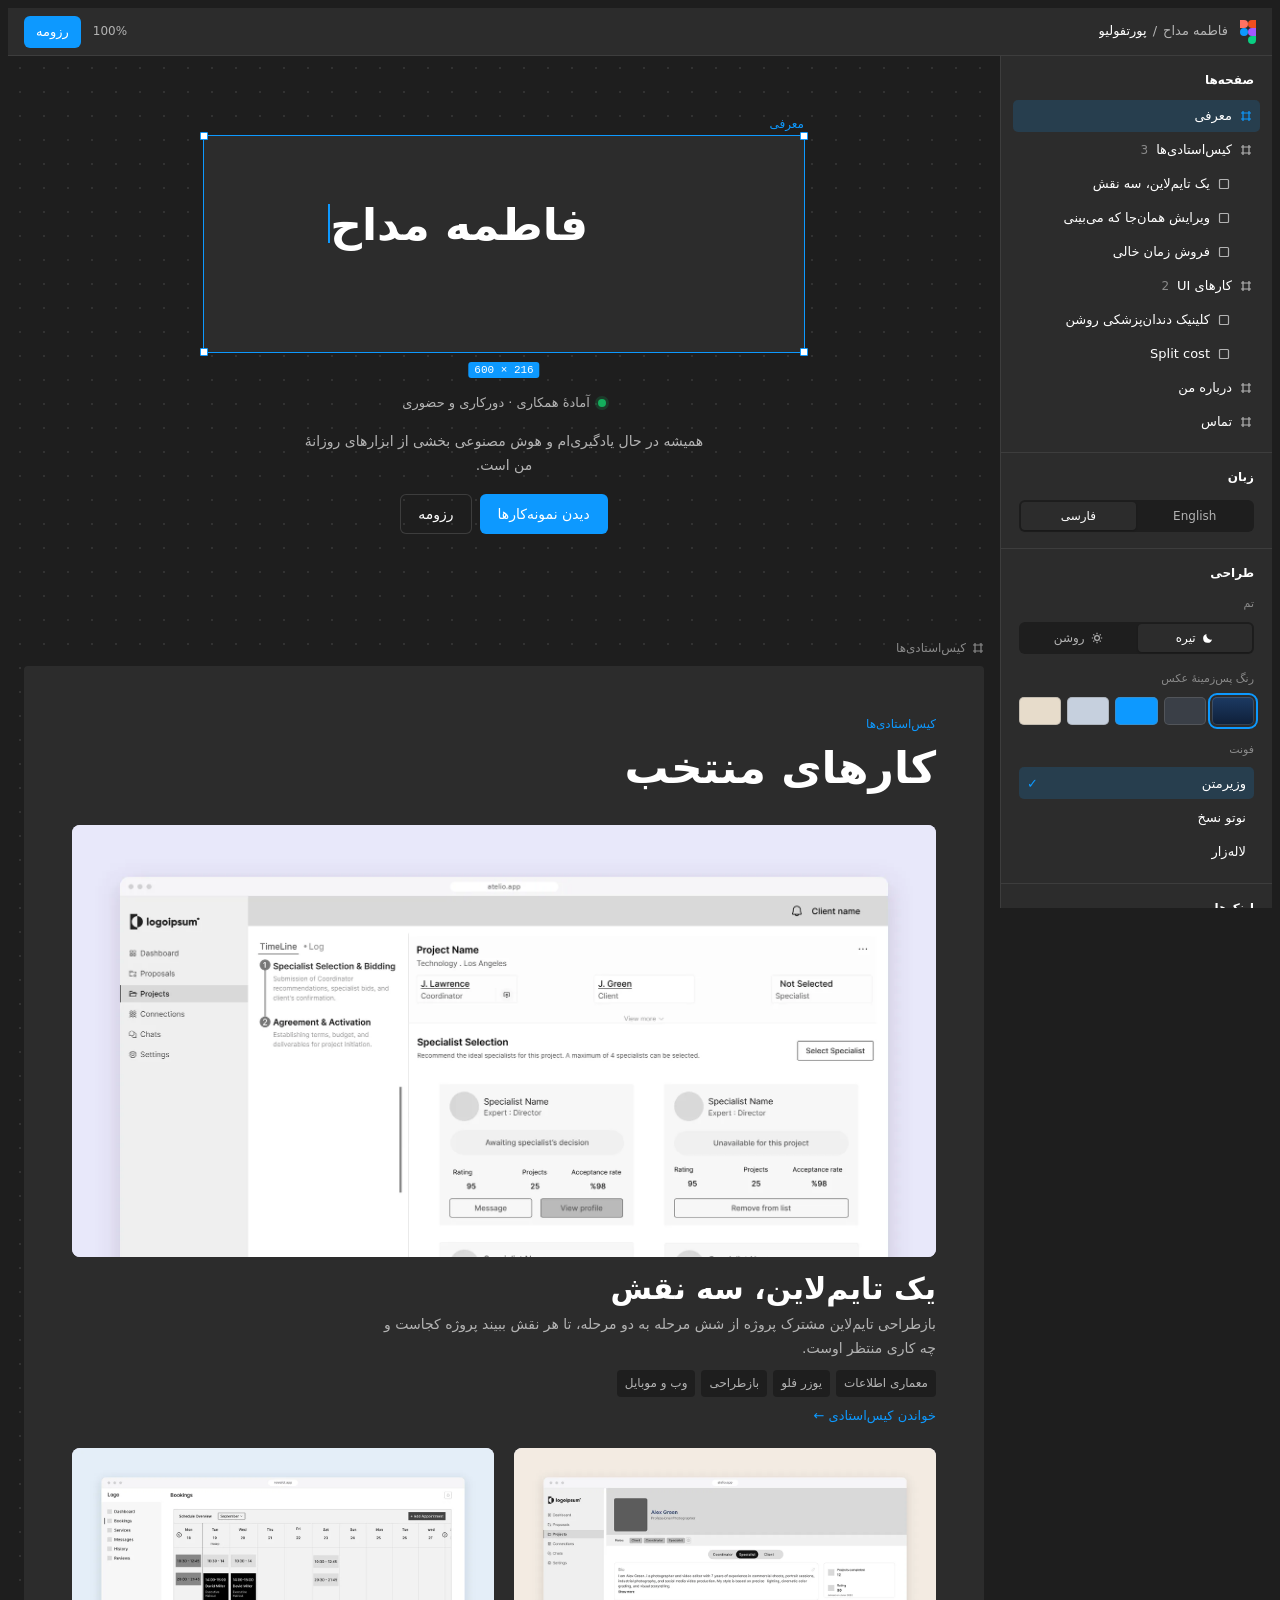
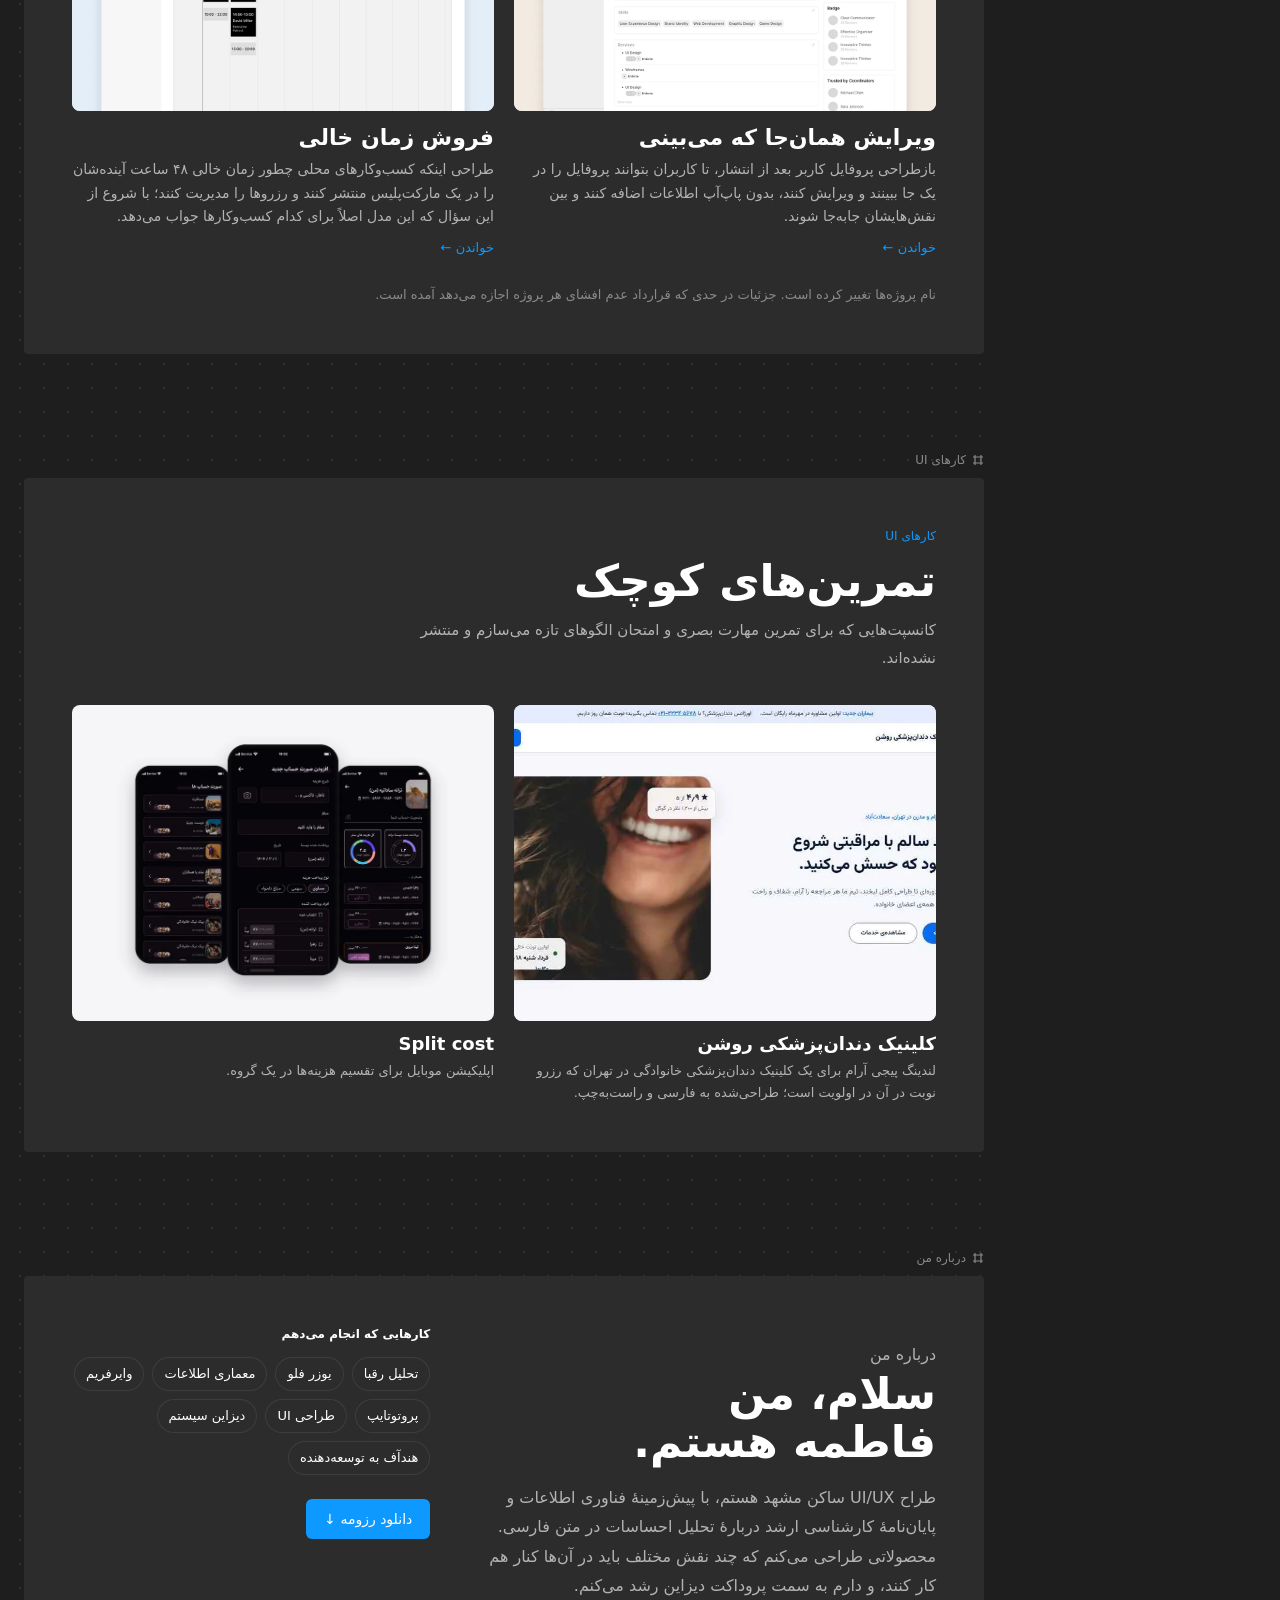
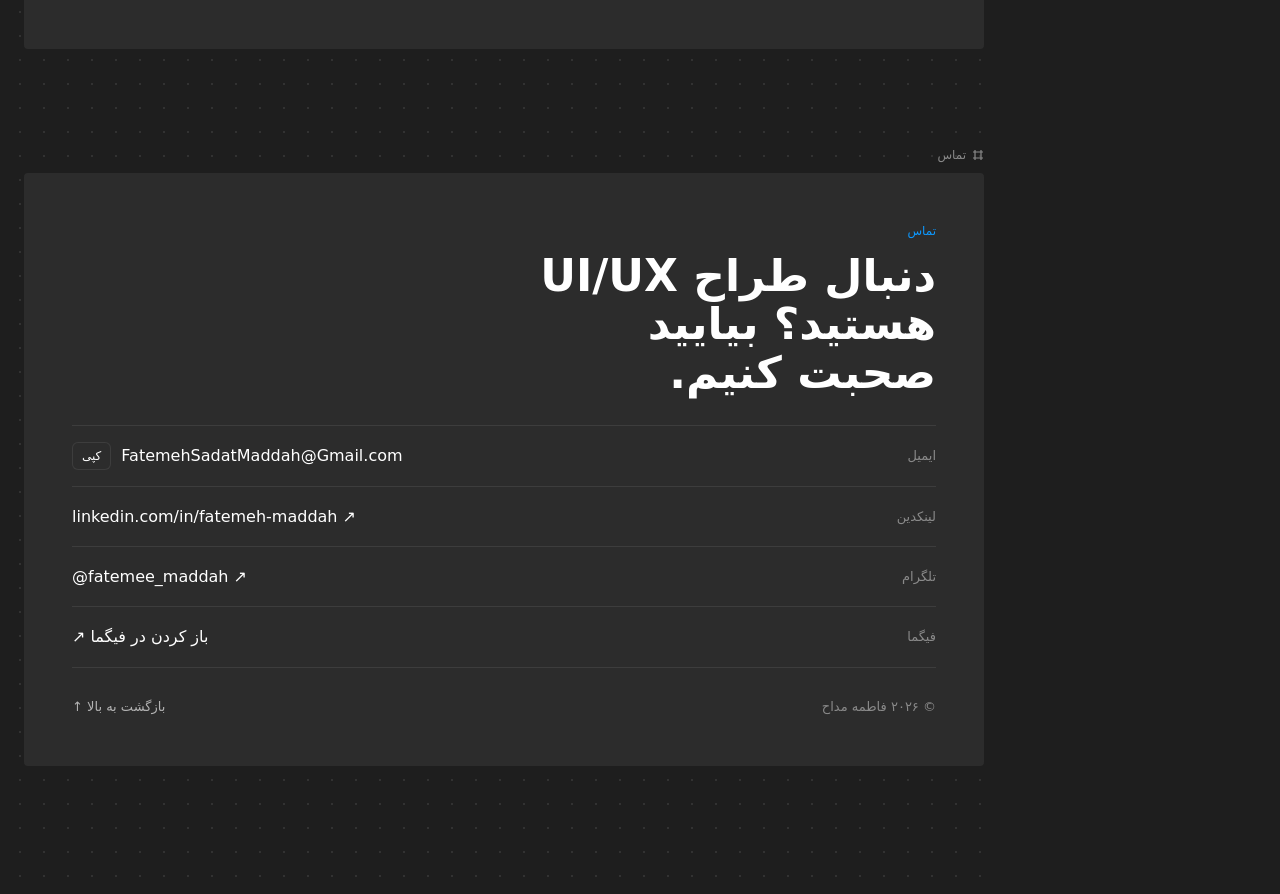
==== fa/index.html @ 2fa6c1aa "Add files via upload" ====
<!doctype html>
<html lang="fa" dir="rtl">
<head>
<meta charset="utf-8">
<meta name="viewport" content="width=device-width, initial-scale=1, viewport-fit=cover">
<meta http-equiv="Content-Security-Policy" content="default-src 'self'; script-src 'self' 'unsafe-inline'; style-src 'self' 'unsafe-inline' https://fonts.googleapis.com; font-src https://fonts.gstatic.com; img-src 'self' data:; frame-src 'self'; connect-src 'self'; object-src 'none'; base-uri 'self'; form-action 'none'; upgrade-insecure-requests">
<meta name="referrer" content="strict-origin-when-cross-origin">
<meta name="theme-color" content="#2C2C2C">
<link rel="canonical" href="https://fatemeh-maddah.github.io/fa/">
<link rel="alternate" hreflang="en" href="https://fatemeh-maddah.github.io/">
<link rel="alternate" hreflang="fa" href="https://fatemeh-maddah.github.io/fa/">
<link rel="alternate" hreflang="x-default" href="https://fatemeh-maddah.github.io/">
<title>فاطمه مداح | طراح UI/UX</title>
<meta name="description" content="طراح UI/UX. کیس‌استادی‌ها و نمونه‌کارهای UI فاطمه مداح.">
<link rel="preconnect" href="https://fonts.googleapis.com">
<link rel="preconnect" href="https://fonts.gstatic.com" crossorigin>
<link rel="stylesheet" href="https://fonts.googleapis.com/css2?family=Inter:wght@400;500;600&family=Inter+Tight:wght@600;700&family=JetBrains+Mono:wght@500&display=swap">
<style>
/* Layout: Figma editor shell. Sticky top bar, the page scrolls as a dotted canvas of labelled frames,
   every section listed in a right-hand Layers panel (docked on desktop, a drawer on tablet and phone). */
:root{
  --canvas:#1E1E1E; --panel:#2C2C2C; --panel-2:#383838; --line:#3D3D3D;
  --fg:#FFFFFF; --muted:#B3B3B3; --faint:#8A8A8A;
  --blue:#0D99FF; --blue-hover:#0B87E0; --blue-soft:rgba(13,153,255,.16);
  --ui:"Inter",system-ui,-apple-system,"Segoe UI",sans-serif;
  --display:"Inter Tight","Inter",system-ui,sans-serif;
  --mono:"JetBrains Mono",ui-monospace,Menlo,monospace;
  --top:48px; --side:272px;
  --dots:#323232; --toast-bg:#FFFFFF; --toast-fg:#1E1E1E;
  --dw:600; --dw-name:700; --dls:-.025em; --photo-bg:linear-gradient(180deg,#1C3A63,#0E1F38);
  color-scheme:dark;
}
/* light theme, chosen in the Design panel (own attribute so the host's theme never overrides it) */
:root[data-skin="light"]{
  --canvas:#F5F5F5; --panel:#FFFFFF; --panel-2:#EFEFEF; --line:#E3E3E3;
  --fg:#1E1E1E; --muted:#5C5C5C; --faint:#8C8C8C; --blue-soft:rgba(13,153,255,.12);
  --dots:#D6D6D6; --toast-bg:#1E1E1E; --toast-fg:#FFFFFF;
  color-scheme:light;
}
/* heading fonts */
:root[data-font="serif"]{--display:"Instrument Serif",Georgia,"Times New Roman",serif;--dw:400;--dw-name:400;--dls:-.01em}
:root[data-font="syne"]{--display:"Syne","Inter",system-ui,sans-serif;--dw:700;--dw-name:800;--dls:-.02em}
*{box-sizing:border-box}
html{scroll-behavior:smooth;scroll-padding-top:calc(var(--top) + 24px)}
body{background:var(--canvas);color:var(--fg);font-family:var(--ui);font-size:14px;line-height:1.5;-webkit-font-smoothing:antialiased}
body::before{content:"";position:fixed;inset:0 0 auto;height:env(safe-area-inset-top,0px);background:var(--panel);z-index:30}
a{color:inherit}
:focus-visible{outline:2px solid var(--blue);outline-offset:2px}
.sr{position:absolute;width:1px;height:1px;overflow:hidden;clip:rect(0 0 0 0)}

/* ---------- top bar ---------- */
.top{position:sticky;top:env(safe-area-inset-top,0px);z-index:20;height:var(--top);display:flex;align-items:center;gap:12px;
  background:var(--panel);border-bottom:1px solid var(--line);
  padding-left:max(16px,env(safe-area-inset-left,0px));padding-right:max(16px,env(safe-area-inset-right,0px))}
.logo{width:16px;height:24px;display:grid;grid-template-columns:1fr 1fr;grid-template-rows:repeat(3,1fr);flex:none}
.logo i{display:block}
.logo i:nth-child(1){background:#F24E1E;border-radius:8px 0 0 8px}.logo i:nth-child(2){background:#FF7262;border-radius:0 8px 8px 0}
.logo i:nth-child(3){background:#A259FF;border-radius:8px 0 0 8px}.logo i:nth-child(4){background:var(--blue);border-radius:50%}
.logo i:nth-child(5){background:#0ACF83;border-radius:8px 0 8px 8px}
.crumb{display:flex;gap:6px;min-width:0;white-space:nowrap;overflow:hidden;text-overflow:ellipsis;font-size:13px}
.crumb span{color:var(--muted)} .crumb b{font-weight:500}
.top .grow{flex:1}
.zoom{color:var(--muted);font-size:12px;font-variant-numeric:tabular-nums}
.btn{font:500 13px var(--ui);border:0;border-radius:6px;height:32px;padding:0 12px;display:inline-flex;align-items:center;justify-content:center;gap:6px;
  cursor:pointer;text-decoration:none;white-space:nowrap;color:var(--fg);background:transparent}
.btn-blue{background:var(--blue);color:#fff}.btn-blue:hover{background:var(--blue-hover)}
.btn-line{box-shadow:inset 0 0 0 1px var(--line)}.btn-line:hover{background:var(--panel-2)}
.layers-btn{display:none}

/* ---------- shell ---------- */
.shell{display:grid;grid-template-columns:minmax(0,1fr) var(--side)}
.canvas{min-width:0;background-image:radial-gradient(circle,var(--dots) 1px,transparent 1.3px);background-size:24px 24px;
  padding-block:56px 120px;padding-left:max(16px,env(safe-area-inset-left,0px));padding-right:max(16px,env(safe-area-inset-right,0px))}
.board{max-width:1040px;margin:0 auto;display:flex;flex-direction:column;gap:96px}

/* frame = a section on the canvas, labelled like a Figma frame */
.frm{position:relative;scroll-margin-top:calc(var(--top) + 32px)}
.frm-label{display:flex;align-items:center;gap:6px;font-size:12px;color:var(--faint);margin:0 0 8px;transition:color .15s}
.frm-label svg{flex:none}
.frm-body{background:var(--panel);border-radius:4px;outline:1px solid transparent;transition:outline-color .15s;padding:clamp(20px,4vw,48px)}
.frm:hover .frm-body,.frm.is-current .frm-body{outline-color:var(--blue)}
.frm:hover .frm-label,.frm.is-current .frm-label{color:var(--blue)}
.eyebrow{font-size:12px;font-weight:500;color:var(--blue);margin:0 0 10px;letter-spacing:.02em}
.h2{font:var(--dw) clamp(28px,3.6vw,44px)/1.1 var(--display);letter-spacing:var(--dls);margin:0;text-wrap:balance}
.lead{color:var(--muted);font-size:15px;max-width:60ch;margin:12px 0 0}

/* ---------- intro (animated frame) ---------- */
.intro{display:flex;flex-direction:column;align-items:center;gap:40px;padding-block:24px 8px}
.stage{position:relative;max-width:100%}
.flabel{position:absolute;left:0;top:-22px;font-size:12px;color:var(--blue);font-weight:500;white-space:nowrap}
.frame{position:relative;width:var(--w,600px);height:var(--h,210px);max-width:100%;outline:1px solid var(--blue);background:var(--panel);border-radius:2px;
  transition:width .9s cubic-bezier(.65,0,.25,1),height .9s cubic-bezier(.65,0,.25,1)}
.clip{position:absolute;inset:0;overflow:hidden}
.content{position:absolute;left:0;top:0;display:flex;gap:28px;align-items:center;padding:28px}
.photo{width:160px;height:160px;flex:none;border-radius:18px;overflow:hidden;position:relative;
  background:var(--photo-bg);transition:opacity .5s,transform .6s cubic-bezier(.2,.8,.2,1),background .3s}
.photo img{position:absolute;inset:0;width:100%;height:100%;object-fit:cover;object-position:50% 14%}
.txt{min-width:0}
.hi{font-size:13px;color:var(--muted);margin:0 0 6px;transition:opacity .4s}
.name{font:var(--dw-name) 44px/1.05 var(--display);letter-spacing:var(--dls);margin:0;white-space:nowrap;min-height:1.05em}
.caret{display:inline-block;width:2px;height:.9em;background:var(--blue);margin-left:3px;vertical-align:-.08em;animation:blink 1s steps(1) infinite}
.role{margin:12px 0 0;font-size:16px;color:var(--fg);transition:opacity .5s .1s,transform .5s .1s}
.role span{color:var(--muted)}
.handle{position:absolute;width:8px;height:8px;background:#fff;border:1px solid var(--blue);border-radius:1px;z-index:2}
.h-tl{left:-4px;top:-4px}.h-tr{right:-4px;top:-4px}.h-bl{left:-4px;bottom:-4px}.h-br{right:-4px;bottom:-4px}
.size{position:absolute;left:50%;bottom:-26px;transform:translateX(-50%);background:var(--blue);color:#fff;font:500 11px var(--mono);
  padding:2px 6px;border-radius:3px;white-space:nowrap;font-variant-numeric:tabular-nums}
.cursor{position:absolute;left:0;top:0;pointer-events:none;z-index:5;transition:opacity .3s}
.cursor svg{display:block}
.cursor span{position:absolute;left:14px;top:16px;background:#A259FF;color:#fff;font:500 11px var(--ui);padding:2px 6px;border-radius:0 6px 6px 6px;white-space:nowrap}
.is-hidden{opacity:0}.photo.is-hidden{transform:scale(.88)}.role.is-hidden{transform:translateY(6px)}
.intro-meta{display:flex;flex-direction:column;align-items:center;gap:16px;text-align:center}
.status{display:inline-flex;align-items:center;gap:8px;font-size:13px;color:var(--muted)}
.status i{width:8px;height:8px;border-radius:50%;background:#14AE5C;box-shadow:0 0 0 3px rgba(20,174,92,.2)}
.intro-meta p{margin:0;color:var(--muted);max-width:46ch}
.ctas{display:flex;gap:8px;flex-wrap:wrap;justify-content:center}
.ctas .btn{height:40px;padding:0 18px;font-size:14px}

/* ---------- case studies ---------- */
.cs-grid{display:grid;grid-template-columns:repeat(2,minmax(0,1fr));gap:20px;margin-top:32px}
.card{display:flex;flex-direction:column;gap:14px;text-decoration:none;color:var(--fg);border-radius:10px;padding:10px;margin:-10px;transition:background .15s}
.card:hover{background:var(--panel-2)}
.card.wide{grid-column:1/-1}
.cover{position:relative;aspect-ratio:16/10;border-radius:8px;overflow:hidden;background:#E9E7FB;max-width:100%}
.card.wide .cover{aspect-ratio:16/8}
.cover img{width:100%;height:100%;object-fit:cover;object-position:50% 0;display:block;transition:transform .5s cubic-bezier(.2,.8,.2,1)}
.card:hover .cover img{transform:scale(1.02)}
.card h3{font:var(--dw) 22px/1.2 var(--display);letter-spacing:var(--dls);margin:0}
.card.wide h3{font-size:clamp(24px,2.6vw,30px)}
.card p{margin:6px 0 0;color:var(--muted);max-width:62ch}
.tags{display:flex;flex-wrap:wrap;gap:6px;margin-top:10px}
.tag{font-size:12px;color:var(--muted);background:var(--canvas);border-radius:4px;padding:3px 8px}
.go{font-size:13px;font-weight:500;color:var(--blue);margin-top:8px;display:inline-block}
.nda{font-size:13px;color:var(--faint);margin:24px 0 0}

/* ---------- UI work ---------- */
.ui-grid{display:grid;grid-template-columns:repeat(2,minmax(0,1fr));gap:20px;margin-top:32px}
.ui-card{all:unset;box-sizing:border-box;cursor:pointer;display:flex;flex-direction:column;gap:12px;border-radius:10px;padding:10px;margin:-10px;transition:background .15s}
.ui-card:hover{background:var(--panel-2)}
.ui-card:focus-visible{outline:2px solid var(--blue);outline-offset:2px}
.ui-card .cover{aspect-ratio:4/3}
.ui-card h3{font:var(--dw) 18px/1.25 var(--display);margin:0}
.ui-card p{margin:4px 0 0;color:var(--muted);font-size:13px}

/* ---------- about ---------- */
.about{display:grid;grid-template-columns:minmax(0,1.3fr) minmax(0,1fr);gap:40px;align-items:start}
.about p{color:var(--muted);font-size:16px;line-height:1.6;max-width:58ch;margin:16px 0 0}
.skills h3{font-size:12px;font-weight:600;margin:0 0 12px;color:var(--fg)}
.chips{display:flex;flex-wrap:wrap;gap:8px}
.chip{font-size:13px;border-radius:999px;padding:6px 12px;box-shadow:inset 0 0 0 1px var(--line);color:var(--fg)}
.skills .btn{margin-top:24px;height:40px;padding:0 18px;font-size:14px}

/* ---------- contact ---------- */
.contact .h2{max-width:16ch}
.rows{margin-top:28px;display:flex;flex-direction:column;border-top:1px solid var(--line)}
.crow{display:flex;justify-content:space-between;align-items:center;gap:16px;flex-wrap:wrap;padding:16px 0;border-bottom:1px solid var(--line)}
.crow dt{font-size:13px;color:var(--faint)}
.crow dd{margin:0;display:flex;align-items:center;gap:10px;min-width:0;font-size:16px}
.crow dd a{text-decoration:none;overflow-wrap:anywhere}.crow dd a:hover{color:var(--blue)}
.copy{font:500 12px var(--ui);height:28px;padding:0 10px}
.foot{display:flex;justify-content:space-between;gap:16px;flex-wrap:wrap;margin-top:28px;font-size:13px;color:var(--faint)}
.foot a{color:var(--muted);text-decoration:none}.foot a:hover{color:var(--blue)}

/* ---------- right panel ---------- */
.side{position:sticky;top:calc(var(--top) + env(safe-area-inset-top,0px));height:calc(100vh - var(--top) - env(safe-area-inset-top,0px));
  background:var(--panel);border-left:1px solid var(--line);overflow:auto;display:flex;flex-direction:column}
.side-head{display:none}
.sec{padding:14px 12px;border-bottom:1px solid var(--line);display:flex;flex-direction:column;gap:2px}
.sec h2{font-size:12px;font-weight:600;margin:0 6px 8px}
.row{display:flex;align-items:center;gap:8px;min-height:32px;padding:0 8px;border-radius:5px;color:var(--fg);text-decoration:none;font-size:13px}
.row:hover{background:var(--panel-2)}
.row.active{background:var(--blue-soft)}
.row svg{flex:none;color:var(--muted)}.row.active svg{color:var(--blue)}
.row .meta{margin-left:auto;color:var(--faint);font-size:12px}
.row.child{padding-left:30px}
.links{gap:8px}
.links .btn{width:100%;height:36px}
.btn[aria-disabled="true"]{opacity:.55;cursor:default}
.side .note{font-size:12px;color:var(--faint);margin:2px 6px 0}


.toast{position:fixed;left:50%;top:calc(var(--top) + 12px + env(safe-area-inset-top,0px));transform:translateX(-50%);background:var(--toast-bg);color:var(--toast-fg);
  font-size:13px;padding:8px 12px;border-radius:6px;box-shadow:0 6px 20px rgba(0,0,0,.4);z-index:40;max-width:calc(100vw - 32px)}
.scrim{display:none}
/* ---------- design panel ---------- */
.prop{display:flex;flex-direction:column;gap:8px;margin:2px 6px 12px}
.prop:last-child{margin-bottom:2px}
.prop-label{font-size:11px;color:var(--faint)}
.seg{display:grid;grid-template-columns:1fr 1fr;background:var(--canvas);border-radius:6px;padding:2px;gap:2px}
.seg button{font:500 12px var(--ui);color:var(--muted);background:transparent;border:0;border-radius:4px;height:28px;cursor:pointer;display:flex;align-items:center;justify-content:center;gap:6px}
.seg button[aria-pressed="true"]{background:var(--panel);color:var(--fg);box-shadow:0 1px 2px rgba(0,0,0,.2)}
.fills{display:grid;grid-template-columns:repeat(5,1fr);gap:6px}
.fill{height:28px;border-radius:5px;border:0;cursor:pointer;box-shadow:inset 0 0 0 1px rgba(127,127,127,.35)}
.fill[aria-pressed="true"]{outline:2px solid var(--blue);outline-offset:2px}
.fonts{display:flex;flex-direction:column;gap:2px}
.font-opt{display:flex;align-items:center;justify-content:space-between;gap:8px;height:32px;padding:0 8px;border:0;border-radius:5px;background:transparent;color:var(--fg);font:400 13px var(--ui);cursor:pointer;text-align:left}
.font-opt:hover{background:var(--panel-2)}
.font-opt[aria-pressed="true"]{background:var(--blue-soft)}
.font-opt .chk{color:var(--blue);visibility:hidden}
.font-opt[aria-pressed="true"] .chk{visibility:visible}
@keyframes blink{50%{opacity:0}}

/* ---------- tablet: panel becomes a right drawer ---------- */
@media (max-width:1100px){
  .shell{grid-template-columns:minmax(0,1fr)}
  .layers-btn{display:inline-flex}
  .side{position:fixed;top:0;right:0;bottom:0;height:auto;width:min(320px,88vw);z-index:35;transform:translateX(100%);transition:transform .25s ease;
    padding-top:env(safe-area-inset-top,0px);padding-bottom:env(safe-area-inset-bottom,0px);padding-right:env(safe-area-inset-right,0px);box-shadow:-12px 0 40px rgba(0,0,0,.4)}
  .side-head{display:flex;justify-content:space-between;align-items:center;padding:10px 12px 10px 18px;border-bottom:1px solid var(--line);font-weight:600}
  body.panel-open .side{transform:none}
  body.panel-open .scrim{display:block;position:fixed;inset:0;background:rgba(0,0,0,.45);z-index:34}
}
/* ---------- phone: drawer slides up from the bottom ---------- */
@media (max-width:720px){
  .zoom,.top .resume-top{display:none}
  .board{gap:72px}
  .canvas{padding-block:40px 80px}
  .side{top:auto;left:0;right:0;width:auto;max-height:82vh;border-left:0;border-top:1px solid var(--line);border-radius:14px 14px 0 0;
    transform:translateY(100%);padding-left:env(safe-area-inset-left,0px)}
  .content{flex-direction:column;align-items:flex-start;gap:16px;padding:22px}
  .photo{width:112px;height:112px;border-radius:14px}
  .name{font-size:32px}
  .role{font-size:15px}
  .cs-grid,.ui-grid{grid-template-columns:minmax(0,1fr)}
  .card.wide .cover{aspect-ratio:16/10}
  .about{grid-template-columns:minmax(0,1fr);gap:28px}
}
@media (max-width:720px){
  .foot a{display:inline-flex;align-items:center;min-height:44px}
  .row{min-height:44px}
  .seg button{height:40px}
  .copy{height:36px}
}
@media (prefers-reduced-motion:reduce){
  html{scroll-behavior:auto}
  .frame,.photo,.role,.hi,.side,.cover img{transition:none}
  .caret{animation:none}
}
</style>
<style>.seg a{font:500 12px var(--ui);color:var(--muted);text-decoration:none;border-radius:4px;height:28px;display:flex;align-items:center;justify-content:center}.seg a[aria-current="page"]{background:var(--panel);color:var(--fg);box-shadow:0 1px 2px rgba(0,0,0,.2)}.seg a:hover{color:var(--fg)}@media (max-width:720px){.seg a{height:40px}}</style>
<link rel="stylesheet" href="https://fonts.googleapis.com/css2?family=Vazirmatn:wght@400;500;600;700;800&display=swap">
<link rel="stylesheet" href="../assets/fa.css">
</head>
<body>
<header class="top">
  <div class="logo" aria-hidden="true"><i></i><i></i><i></i><i></i><i></i></div>
  <div class="crumb"><span>فاطمه مداح</span><span>/</span><b>پورتفولیو</b></div>
  <div class="grow"></div>
  <span class="zoom">100%</span>
  <a class="btn btn-blue resume-top" href="../Fatemeh-Maddah-Resume.pdf" target="_blank" rel="noopener">رزومه</a>
  <button class="btn btn-line layers-btn" type="button" id="openPanel" aria-controls="panel" aria-expanded="false">
    <svg width="14" height="14" viewBox="0 0 14 14" fill="none" stroke="currentColor" stroke-width="1.3"><path d="M7 1.5L1.5 4.5 7 7.5l5.5-3z"/><path d="M1.5 7.5L7 10.5l5.5-3"/></svg>لایه‌ها</button>
</header>

<div class="shell">
  <main class="canvas" id="top">
    <div class="board">

      <!-- Intro -->
      <section class="frm intro" id="intro" aria-label="معرفی">
        <div class="stage" id="stage">
          <div class="flabel">معرفی</div>
          <div class="frame" id="frame">
            <div class="clip">
              <div class="content" id="content">
                <div class="photo" id="photo"><img src="../assets/photo/fatemeh.webp" alt="عکس فاطمه مداح" width="480" height="480"></div>
                <div class="txt">
                  <p class="hi" id="hi">سلام، من</p>
                  <h1 class="name"><span class="sr">فاطمه مداح</span><span id="typed" aria-hidden="true">فاطمه مداح</span><span class="caret" aria-hidden="true"></span></h1>
                  <p class="role" id="role">طراح UI/UX هستم. <span>محصولاتی روشن و کاربردی طراحی می‌کنم.</span></p>
                </div>
              </div>
            </div>
            <i class="handle h-tl"></i><i class="handle h-tr"></i><i class="handle h-bl"></i><i class="handle h-br"></i>
            <div class="size" id="size" aria-hidden="true">600 × 210</div>
          </div>
          <div class="cursor is-hidden" id="cursor" aria-hidden="true">
            <svg width="16" height="20" viewBox="0 0 16 20"><path d="M1 1l13 10.5-6 .7-3.3 6.3z" fill="#A259FF" stroke="#fff" stroke-width="1.2" stroke-linejoin="round"/></svg>
            <span>فاطمه</span>
          </div>
        </div>
        <div class="intro-meta">
          <span class="status"><i></i>آمادهٔ همکاری · دورکاری و حضوری</span>
          <p>همیشه در حال یادگیری‌ام و هوش مصنوعی بخشی از ابزارهای روزانهٔ من است.</p>
          <div class="ctas">
            <a class="btn btn-blue" href="#work">دیدن نمونه‌کارها</a>
            <a class="btn btn-line" href="../Fatemeh-Maddah-Resume.pdf" target="_blank" rel="noopener">رزومه</a>
          </div>
        </div>
      </section>

      <!-- Case studies -->
      <section class="frm" id="work" aria-labelledby="work-h">
        <div class="frm-label"><svg width="12" height="12" viewBox="0 0 12 12" fill="none" stroke="currentColor" stroke-width="1.2"><path d="M3 1v10M9 1v10M1 3h10M1 9h10"/></svg>کیس‌استادی‌ها</div>
        <div class="frm-body">
          <p class="eyebrow">کیس‌استادی‌ها</p>
          <h2 class="h2" id="work-h">کارهای منتخب</h2>
          <div class="cs-grid">
            <a class="card wide" id="cs-1" href="one-timeline-three-roles.html" data-page>
              <div class="cover"><img width="1800" height="1317" src="../assets/cs/cs1-01-cover.webp" alt="یک تایم‌لاین، سه نقش: صفحهٔ تایم‌لاین پروژه" loading="lazy"></div>
              <div>
                <h3>یک تایم‌لاین، سه نقش</h3>
                <p>بازطراحی تایم‌لاین مشترک پروژه از شش مرحله به دو مرحله، تا هر نقش ببیند پروژه کجاست و چه کاری منتظر اوست.</p>
                <div class="tags"><span class="tag">معماری اطلاعات</span><span class="tag">یوزر فلو</span><span class="tag">بازطراحی</span><span class="tag">وب و موبایل</span></div>
                <span class="go">خواندن کیس‌استادی ←</span>
              </div>
            </a>
            <a class="card" id="cs-2" href="editing-where-you-see-it.html" data-page>
              <div class="cover"><img width="1200" height="838" src="../assets/cs/cs3-01-cover.webp" alt="ویرایش همان‌جا که می‌بینی: صفحهٔ پروفایل بازطراحی‌شده" loading="lazy"></div>
              <div>
                <h3>ویرایش همان‌جا که می‌بینی</h3>
                <p>بازطراحی پروفایل کاربر بعد از انتشار، تا کاربران بتوانند پروفایل را در یک جا ببینند و ویرایش کنند، بدون پاپ‌آپ اطلاعات اضافه کنند و بین نقش‌هایشان جابه‌جا شوند.</p>
                <span class="go">خواندن ←</span>
              </div>
            </a>
            <a class="card" id="cs-3" href="selling-empty-time.html" data-page>
              <div class="cover"><img width="1200" height="932" src="../assets/cs/cs4-01-cover.webp" alt="فروش زمان خالی: داشبورد کسب‌وکار" loading="lazy"></div>
              <div>
                <h3>فروش زمان خالی</h3>
                <p>طراحی اینکه کسب‌وکارهای محلی چطور زمان خالی ۴۸ ساعت آینده‌شان را در یک مارکت‌پلیس منتشر کنند و رزروها را مدیریت کنند؛ با شروع از این سؤال که این مدل اصلاً برای کدام کسب‌وکارها جواب می‌دهد.</p>
                <span class="go">خواندن ←</span>
              </div>
            </a>
          </div>
          <p class="nda">نام پروژه‌ها تغییر کرده است. جزئیات در حدی که قرارداد عدم افشای هر پروژه اجازه می‌دهد آمده است.</p>
        </div>
      </section>

      <!-- UI work -->
      <section class="frm" id="ui-work" aria-labelledby="ui-h">
        <div class="frm-label"><svg width="12" height="12" viewBox="0 0 12 12" fill="none" stroke="currentColor" stroke-width="1.2"><path d="M3 1v10M9 1v10M1 3h10M1 9h10"/></svg>کارهای UI</div>
        <div class="frm-body">
          <p class="eyebrow">کارهای UI</p>
          <h2 class="h2" id="ui-h">تمرین‌های کوچک</h2>
          <p class="lead">کانسپت‌هایی که برای تمرین مهارت بصری و امتحان الگوهای تازه می‌سازم و منتشر نشده‌اند.</p>
          <div class="ui-grid">
            <a class="ui-card" id="ui-1" href="roshan-dental.html" data-page>
              <div class="cover" style="background:#E4EEEB"><img width="900" height="535" src="../assets/ui/roshan-cover.webp" alt="کانسپت لندینگ پیج کلینیک دندان‌پزشکی روشن" loading="lazy"></div>
              <div><h3>کلینیک دندان‌پزشکی روشن</h3><p>لندینگ پیجی آرام برای یک کلینیک دندان‌پزشکی خانوادگی در تهران که رزرو نوبت در آن در اولویت است؛ طراحی‌شده به فارسی و راست‌به‌چپ.</p></div>
            </a>
            <a class="ui-card" id="ui-2" href="split-cost.html" data-page>
              <div class="cover" style="background:#F5F5F7"><img width="900" height="675" src="../assets/ui/split-cover.webp" alt="صفحه‌های اپلیکیشن Split cost" loading="lazy" style="object-position:center"></div>
              <div><h3>Split cost</h3><p>اپلیکیشن موبایل برای تقسیم هزینه‌ها در یک گروه.</p></div>
            </a>
          </div>
        </div>
      </section>

      <!-- About -->
      <section class="frm" id="about" aria-labelledby="about-h">
        <div class="frm-label"><svg width="12" height="12" viewBox="0 0 12 12" fill="none" stroke="currentColor" stroke-width="1.2"><path d="M3 1v10M9 1v10M1 3h10M1 9h10"/></svg>درباره من</div>
        <div class="frm-body about">
          <div>
            <p class="eyebrow">درباره من</p>
            <h2 class="h2" id="about-h">سلام، من فاطمه هستم.</h2>
            <p>طراح UI/UX ساکن مشهد هستم، با پیش‌زمینهٔ فناوری اطلاعات و پایان‌نامهٔ کارشناسی ارشد دربارهٔ تحلیل احساسات در متن فارسی. محصولاتی طراحی می‌کنم که چند نقش مختلف باید در آن‌ها کنار هم کار کنند، و دارم به سمت پروداکت دیزاین رشد می‌کنم.</p>
          </div>
          <div class="skills">
            <h3>کارهایی که انجام می‌دهم</h3>
            <div class="chips">
              <span class="chip">تحلیل رقبا</span><span class="chip">یوزر فلو</span><span class="chip">معماری اطلاعات</span>
              <span class="chip">وایرفریم</span><span class="chip">پروتوتایپ</span><span class="chip">طراحی UI</span>
              <span class="chip">دیزاین سیستم</span><span class="chip">هندآف به توسعه‌دهنده</span>
            </div>
            <a class="btn btn-blue" href="../Fatemeh-Maddah-Resume.pdf" target="_blank" rel="noopener">دانلود رزومه ↓</a>
          </div>
        </div>
      </section>

      <!-- Contact -->
      <section class="frm contact" id="contact" aria-labelledby="contact-h">
        <div class="frm-label"><svg width="12" height="12" viewBox="0 0 12 12" fill="none" stroke="currentColor" stroke-width="1.2"><path d="M3 1v10M9 1v10M1 3h10M1 9h10"/></svg>تماس</div>
        <div class="frm-body">
          <p class="eyebrow">تماس</p>
          <h2 class="h2" id="contact-h">دنبال طراح UI/UX هستید؟ بیایید صحبت کنیم.</h2>
          <dl class="rows">
            <div class="crow"><dt>ایمیل</dt><dd><a href="mailto:FatemehSadatMaddah@Gmail.com" id="email">FatemehSadatMaddah@Gmail.com</a><button class="btn btn-line copy" type="button" id="copyEmail">کپی</button></dd></div>
            <div class="crow"><dt>لینکدین</dt><dd><a href="https://www.linkedin.com/in/fatemeh-maddah/" target="_blank" rel="noopener">linkedin.com/in/fatemeh-maddah ↗</a></dd></div>
            <div class="crow"><dt>تلگرام</dt><dd><a href="https://t.me/fatemee_maddah" target="_blank" rel="noopener">@fatemee_maddah ↗</a></dd></div>
            <div class="crow"><dt>فیگما</dt><dd><a href="https://www.figma.com/design/IYb5JQwZ62sMDHg5AlnyRL?node-id=764-17307" target="_blank" rel="noopener">باز کردن در فیگما ↗</a></dd></div>
          </dl>
          <div class="foot"><span>© ۲۰۲۶ فاطمه مداح</span><a href="#top">بازگشت به بالا ↑</a></div>
        </div>
      </section>

    </div>
  </main>

  <aside class="side" id="panel" aria-label="لایه‌ها">
    <div class="side-head">لایه‌ها<button class="btn btn-line" type="button" id="closePanel" aria-label="بستن لایه‌ها">✕</button></div>
    <nav class="sec" aria-label="صفحه‌ها">
      <h2>صفحه‌ها</h2>
      <a class="row active" href="#intro" data-spy="intro"><svg width="12" height="12" viewBox="0 0 12 12" fill="none" stroke="currentColor" stroke-width="1.2"><path d="M3 1v10M9 1v10M1 3h10M1 9h10"/></svg>معرفی</a>
      <a class="row" href="#work" data-spy="work"><svg width="12" height="12" viewBox="0 0 12 12" fill="none" stroke="currentColor" stroke-width="1.2"><path d="M3 1v10M9 1v10M1 3h10M1 9h10"/></svg>کیس‌استادی‌ها<span class="meta">3</span></a>
      <a class="row child" href="one-timeline-three-roles.html" data-page><svg width="12" height="12" viewBox="0 0 12 12" fill="none" stroke="currentColor" stroke-width="1.2"><rect x="1.5" y="1.5" width="9" height="9" rx="1"/></svg>یک تایم‌لاین، سه نقش</a>
      <a class="row child" href="editing-where-you-see-it.html" data-page><svg width="12" height="12" viewBox="0 0 12 12" fill="none" stroke="currentColor" stroke-width="1.2"><rect x="1.5" y="1.5" width="9" height="9" rx="1"/></svg>ویرایش همان‌جا که می‌بینی</a>
      <a class="row child" href="selling-empty-time.html" data-page><svg width="12" height="12" viewBox="0 0 12 12" fill="none" stroke="currentColor" stroke-width="1.2"><rect x="1.5" y="1.5" width="9" height="9" rx="1"/></svg>فروش زمان خالی</a>
      <a class="row" href="#ui-work" data-spy="ui-work"><svg width="12" height="12" viewBox="0 0 12 12" fill="none" stroke="currentColor" stroke-width="1.2"><path d="M3 1v10M9 1v10M1 3h10M1 9h10"/></svg>کارهای UI<span class="meta">2</span></a>
      <a class="row child" href="roshan-dental.html" data-page><svg width="12" height="12" viewBox="0 0 12 12" fill="none" stroke="currentColor" stroke-width="1.2"><rect x="1.5" y="1.5" width="9" height="9" rx="1"/></svg>کلینیک دندان‌پزشکی روشن</a>
      <a class="row child" href="split-cost.html" data-page><svg width="12" height="12" viewBox="0 0 12 12" fill="none" stroke="currentColor" stroke-width="1.2"><rect x="1.5" y="1.5" width="9" height="9" rx="1"/></svg>Split cost</a>
      <a class="row" href="#about" data-spy="about"><svg width="12" height="12" viewBox="0 0 12 12" fill="none" stroke="currentColor" stroke-width="1.2"><path d="M3 1v10M9 1v10M1 3h10M1 9h10"/></svg>درباره من</a>
      <a class="row" href="#contact" data-spy="contact"><svg width="12" height="12" viewBox="0 0 12 12" fill="none" stroke="currentColor" stroke-width="1.2"><path d="M3 1v10M9 1v10M1 3h10M1 9h10"/></svg>تماس</a>
    </nav>
    <div class="sec" aria-label="زبان">
      <h2>زبان</h2>
      <div class="prop"><div class="seg" role="group" aria-label="زبان"><a href="../index.html" lang="en" hreflang="en">English</a><a href="index.html" lang="fa" hreflang="fa" aria-current="page">فارسی</a></div></div>
    </div>
    <div class="sec" aria-label="طراحی">
      <h2>طراحی</h2>
      <div class="prop"><span class="prop-label" id="lbl-theme">تم</span>
        <div class="seg" role="group" aria-labelledby="lbl-theme">
          <button type="button" data-skin="dark" aria-pressed="true"><svg width="12" height="12" viewBox="0 0 12 12"><path d="M10 7.5A4.5 4.5 0 014.5 2a4.5 4.5 0 105.5 5.5z" fill="currentColor"/></svg>تیره</button>
          <button type="button" data-skin="light" aria-pressed="false"><svg width="12" height="12" viewBox="0 0 12 12" fill="none" stroke="currentColor" stroke-width="1.2"><circle cx="6" cy="6" r="2.4"/><path d="M6 .8v1.4M6 9.8v1.4M.8 6h1.4M9.8 6h1.4M2.3 2.3l1 1M8.7 8.7l1 1M2.3 9.7l1-1M8.7 3.3l1-1"/></svg>روشن</button>
        </div></div>
      <div class="prop"><span class="prop-label" id="lbl-fill">رنگ پس‌زمینهٔ عکس</span>
        <div class="fills" role="group" aria-labelledby="lbl-fill">
          <button class="fill" type="button" data-fill="deep" aria-pressed="true" aria-label="آبی تیره" title="آبی تیره" style="background:linear-gradient(180deg,#1C3A63,#0E1F38)"></button>
          <button class="fill" type="button" data-fill="grey" aria-pressed="false" aria-label="خاکستری" title="خاکستری" style="background:#3A3F47"></button>
          <button class="fill" type="button" data-fill="blue" aria-pressed="false" aria-label="آبی فیگما" title="آبی فیگما" style="background:#0D99FF"></button>
          <button class="fill" type="button" data-fill="soft" aria-pressed="false" aria-label="آبی‌خاکستری روشن" title="آبی‌خاکستری روشن" style="background:#C6D0DE"></button>
          <button class="fill" type="button" data-fill="sand" aria-pressed="false" aria-label="شنی" title="شنی" style="background:#E7DCCB"></button>
        </div></div>
      <div class="prop"><span class="prop-label" id="lbl-font">فونت</span>
        <div class="fonts" role="group" aria-labelledby="lbl-font">
          <button class="font-opt" type="button" data-font="inter" aria-pressed="true">وزیرمتن<span class="chk">✓</span></button>
          <button class="font-opt" type="button" data-font="serif" aria-pressed="false">نوتو نسخ<span class="chk">✓</span></button>
          <button class="font-opt" type="button" data-font="syne" aria-pressed="false">لاله‌زار<span class="chk">✓</span></button>
        </div></div>
    </div>
    <div class="sec links">
      <h2>لینک‌ها</h2>
      <a class="btn btn-blue" href="../Fatemeh-Maddah-Resume.pdf" target="_blank" rel="noopener">دانلود رزومه</a>
      <a class="btn btn-line" href="https://www.figma.com/design/IYb5JQwZ62sMDHg5AlnyRL?node-id=764-17307" target="_blank" rel="noopener">فیگما ↗</a>
      <a class="btn btn-line" href="https://www.linkedin.com/in/fatemeh-maddah/" target="_blank" rel="noopener">لینکدین ↗</a>
    </div>
  </aside>
</div>
<div class="scrim" id="scrim"></div>

<div class="toast" id="toast" hidden></div>

<script>
(function(){
  const $=id=>document.getElementById(id);
  const reduce=matchMedia('(prefers-reduced-motion: reduce)').matches;
  const wait=ms=>new Promise(r=>setTimeout(r,ms));

  /* ---- intro frame: close, drag open, type the name, show photo, repeat ---- */
  const frame=$('frame'),content=$('content'),typed=$('typed'),photo=$('photo'),role=$('role'),hi=$('hi'),size=$('size'),cursor=$('cursor'),stage=$('stage');
  const NAME=document.documentElement.lang==='fa'?'فاطمه مداح':'Fatemeh Maddah'; let W=600,H=210,raf=0,running=false;
  function measure(){
    const t=typed.textContent; typed.textContent=NAME;
    const hid=[photo,role,hi].map(e=>e.classList.contains('is-hidden'));
    [photo,role,hi].forEach(e=>e.classList.remove('is-hidden'));
    content.style.width='auto';
    const maxW=Math.min(640,stage.closest('.board').clientWidth-8);
    content.style.width=Math.min(content.scrollWidth,maxW)+'px';
    W=Math.round(content.offsetWidth); H=Math.round(content.offsetHeight);
    typed.textContent=t; [photo,role,hi].forEach((e,i)=>hid[i]&&e.classList.add('is-hidden'));
  }
  const setSize=(w,h)=>{frame.style.setProperty('--w',w+'px');frame.style.setProperty('--h',h+'px')};
  function track(){const w=Math.round(frame.offsetWidth),h=Math.round(frame.offsetHeight);size.textContent=w+' × '+h;
    cursor.style.transform='translate('+(w-2)+'px,'+(h-2)+'px)';raf=requestAnimationFrame(track)}
  measure(); setSize(W,H); size.textContent=W+' × '+H;
  async function loop(){
    running=true; await wait(2200);
    while(true){
      [photo,role,hi].forEach(e=>e.classList.add('is-hidden')); await wait(350);
      typed.textContent=''; cursor.classList.remove('is-hidden'); track();
      setSize(0,0); await wait(1000);
      setSize(Math.round(W*.62),Math.round(H*.6)); await wait(950);
      setSize(W,H); await wait(950);
      cancelAnimationFrame(raf); cursor.classList.add('is-hidden'); size.textContent=W+' × '+H;
      hi.classList.remove('is-hidden'); await wait(250);
      for(let i=1;i<=NAME.length;i++){typed.textContent=NAME.slice(0,i);await wait(70+Math.random()*60)}
      await wait(250); photo.classList.remove('is-hidden'); await wait(350); role.classList.remove('is-hidden');
      await wait(5000);
    }
  }
  if(!reduce) loop();
  let rt; addEventListener('resize',()=>{clearTimeout(rt);rt=setTimeout(()=>{measure();setSize(W,H);size.textContent=W+' × '+H},200)});

  /* ---- layers panel: scroll-spy + drawer on smaller screens ---- */
  const rows=[...document.querySelectorAll('[data-spy]')];
  const frames=rows.map(r=>$(r.dataset.spy));
  const io=new IntersectionObserver(es=>{es.forEach(e=>{if(e.isIntersecting){
    rows.forEach(r=>r.classList.toggle('active',r.dataset.spy===e.target.id));
    frames.forEach(f=>f.classList.toggle('is-current',f===e.target));}})},{rootMargin:'-45% 0px -50% 0px'});
  frames.forEach(f=>io.observe(f));
  const open=$('openPanel');
  const setPanel=on=>{document.body.classList.toggle('panel-open',on);open.setAttribute('aria-expanded',on)};
  open.addEventListener('click',()=>setPanel(true));
  $('closePanel').addEventListener('click',()=>setPanel(false));
  $('scrim').addEventListener('click',()=>setPanel(false));
  $('panel').addEventListener('click',e=>{if(e.target.closest('a'))setPanel(false)});
  addEventListener('keydown',e=>{if(e.key==='Escape')setPanel(false)});

  /* ---- design panel: theme, photo fill, heading font (remembered per visitor) ---- */
  const root=document.documentElement;
  const FILLS={deep:'linear-gradient(180deg,#1C3A63,#0E1F38)',grey:'#3A3F47',blue:'#0D99FF',soft:'#C6D0DE',sand:'#E7DCCB'};
  const FA=root.lang==='fa';
  const FONT_CSS=FA?{serif:'https://fonts.googleapis.com/css2?family=Noto+Naskh+Arabic:wght@600;700&display=swap',syne:'https://fonts.googleapis.com/css2?family=Lalezar&display=swap'}
                   :{serif:'https://fonts.googleapis.com/css2?family=Instrument+Serif&display=swap',syne:'https://fonts.googleapis.com/css2?family=Syne:wght@700;800&display=swap'};
  const FONT_NAME=FA?{serif:'Noto Naskh Arabic',syne:'Lalezar'}:{serif:'Instrument Serif',syne:'Syne'};
  const store={get:k=>{try{return localStorage.getItem('fm-'+k)}catch(e){return null}},set:(k,v)=>{try{localStorage.setItem('fm-'+k,v)}catch(e){}}};
  const press=(sel,attr,val)=>document.querySelectorAll(sel).forEach(b=>b.setAttribute('aria-pressed',b.dataset[attr]===val));
  function setSkin(v){root.dataset.skin=v;press('[data-skin]','skin',v);store.set('skin',v)}
  function setFill(v){if(!FILLS[v])return;root.style.setProperty('--photo-bg',FILLS[v]);press('[data-fill]','fill',v);store.set('fill',v)}
  async function setFont(v){
    press('.font-opt','font',v);store.set('font',v);
    if(FONT_CSS[v]&&!document.querySelector('link[data-f="'+v+'"]')){
      const l=document.createElement('link');l.rel='stylesheet';l.href=FONT_CSS[v];l.dataset.f=v;document.head.appendChild(l);
    }
    if(FONT_NAME[v]){try{await document.fonts.load('400 44px "'+FONT_NAME[v]+'"')}catch(e){}}
    if(v==='inter')delete root.dataset.font;else root.dataset.font=v;
    measure();setSize(W,H);size.textContent=W+' × '+H;
  }
  document.querySelectorAll('[data-skin]').forEach(b=>b.addEventListener('click',()=>setSkin(b.dataset.skin)));
  document.querySelectorAll('[data-fill]').forEach(b=>b.addEventListener('click',()=>setFill(b.dataset.fill)));
  document.querySelectorAll('.font-opt').forEach(b=>b.addEventListener('click',()=>setFont(b.dataset.font)));
  if(store.get('skin')==='light')setSkin('light');
  if(store.get('fill'))setFill(store.get('fill'));
  if(store.get('font')&&store.get('font')!=='inter')setFont(store.get('font'));

  /* ---- copy email ---- */
  const toast=$('toast'); let tt;
  const say=m=>{toast.textContent=m;toast.hidden=false;clearTimeout(tt);tt=setTimeout(()=>toast.hidden=true,2400)};
  $('copyEmail').addEventListener('click',()=>{
    const v=$('email').textContent;
    (navigator.clipboard?navigator.clipboard.writeText(v):Promise.reject()).then(()=>say(document.documentElement.lang==='fa'?'ایمیل کپی شد':'Email copied'),()=>{
      const r=document.createRange();r.selectNodeContents($('email'));const s=getSelection();s.removeAllRanges();s.addRange(r);say(document.documentElement.lang==='fa'?'ایمیل انتخاب شد؛ Ctrl+C را بزنید':'Email selected, press Ctrl+C');});
  });

  /* ---- preview only: the sandbox cannot open the PDF ---- */
  if(!/github\.io$/.test(location.hostname)){
    document.querySelectorAll('a[href$=".pdf"]').forEach(a=>a.addEventListener('click',e=>{e.preventDefault();say(document.documentElement.lang==='fa'?'فایل PDF رزومه روی سایت اصلی باز می‌شود.':'Opens the resume PDF on the live site.')}));
  }
})();
</script>
</body>
</html>
---- assets/fa.css ----
/* Persian (RTL) overrides, loaded after the page styles on /fa/ pages. */
:root{
  --ui:"Vazirmatn",Tahoma,system-ui,sans-serif;
  --display:"Vazirmatn",Tahoma,system-ui,sans-serif;
  --dls:0; --dw:700; --dw-name:800;
}
:root[data-font="serif"]{--display:"Noto Naskh Arabic","Vazirmatn",serif;--dw:700;--dw-name:700;--dls:0}
:root[data-font="syne"]{--display:"Lalezar","Vazirmatn",sans-serif;--dw:400;--dw-name:400;--dls:0}
body{line-height:1.7}
.eyebrow,.sec h2,.prop-label{letter-spacing:0}
.prose p,.prose ul,.prose ol{line-height:1.95}
.summary,.lead,.about p{line-height:1.85}

/* keep the Layers panel on the right, as in the English site */
.shell{direction:ltr}
.shell>*{direction:rtl}

/* mirror the few physical left/right values */
.row.child{padding-left:8px;padding-right:30px}
.prose ul,.prose ol{padding-left:0;padding-right:1.2em}
.flow li+li::before{content:"←";margin:0 -2px 0 8px}
.back-top svg,.row.muted svg{transform:scaleX(-1)}
.crow dd a{unicode-bidi:plaintext}
.size,.zoom-num{direction:ltr}

/* intro frame: the resize animation runs left-to-right, the text inside reads right-to-left */
.stage{direction:ltr}
.flabel{left:auto;right:0}
.content{flex-direction:row-reverse}
.txt{direction:rtl;text-align:right}
@media (max-width:720px){
  .content{flex-direction:column;align-items:flex-end}
}

/* language switch */
.lang-top{font:600 13px var(--ui)}
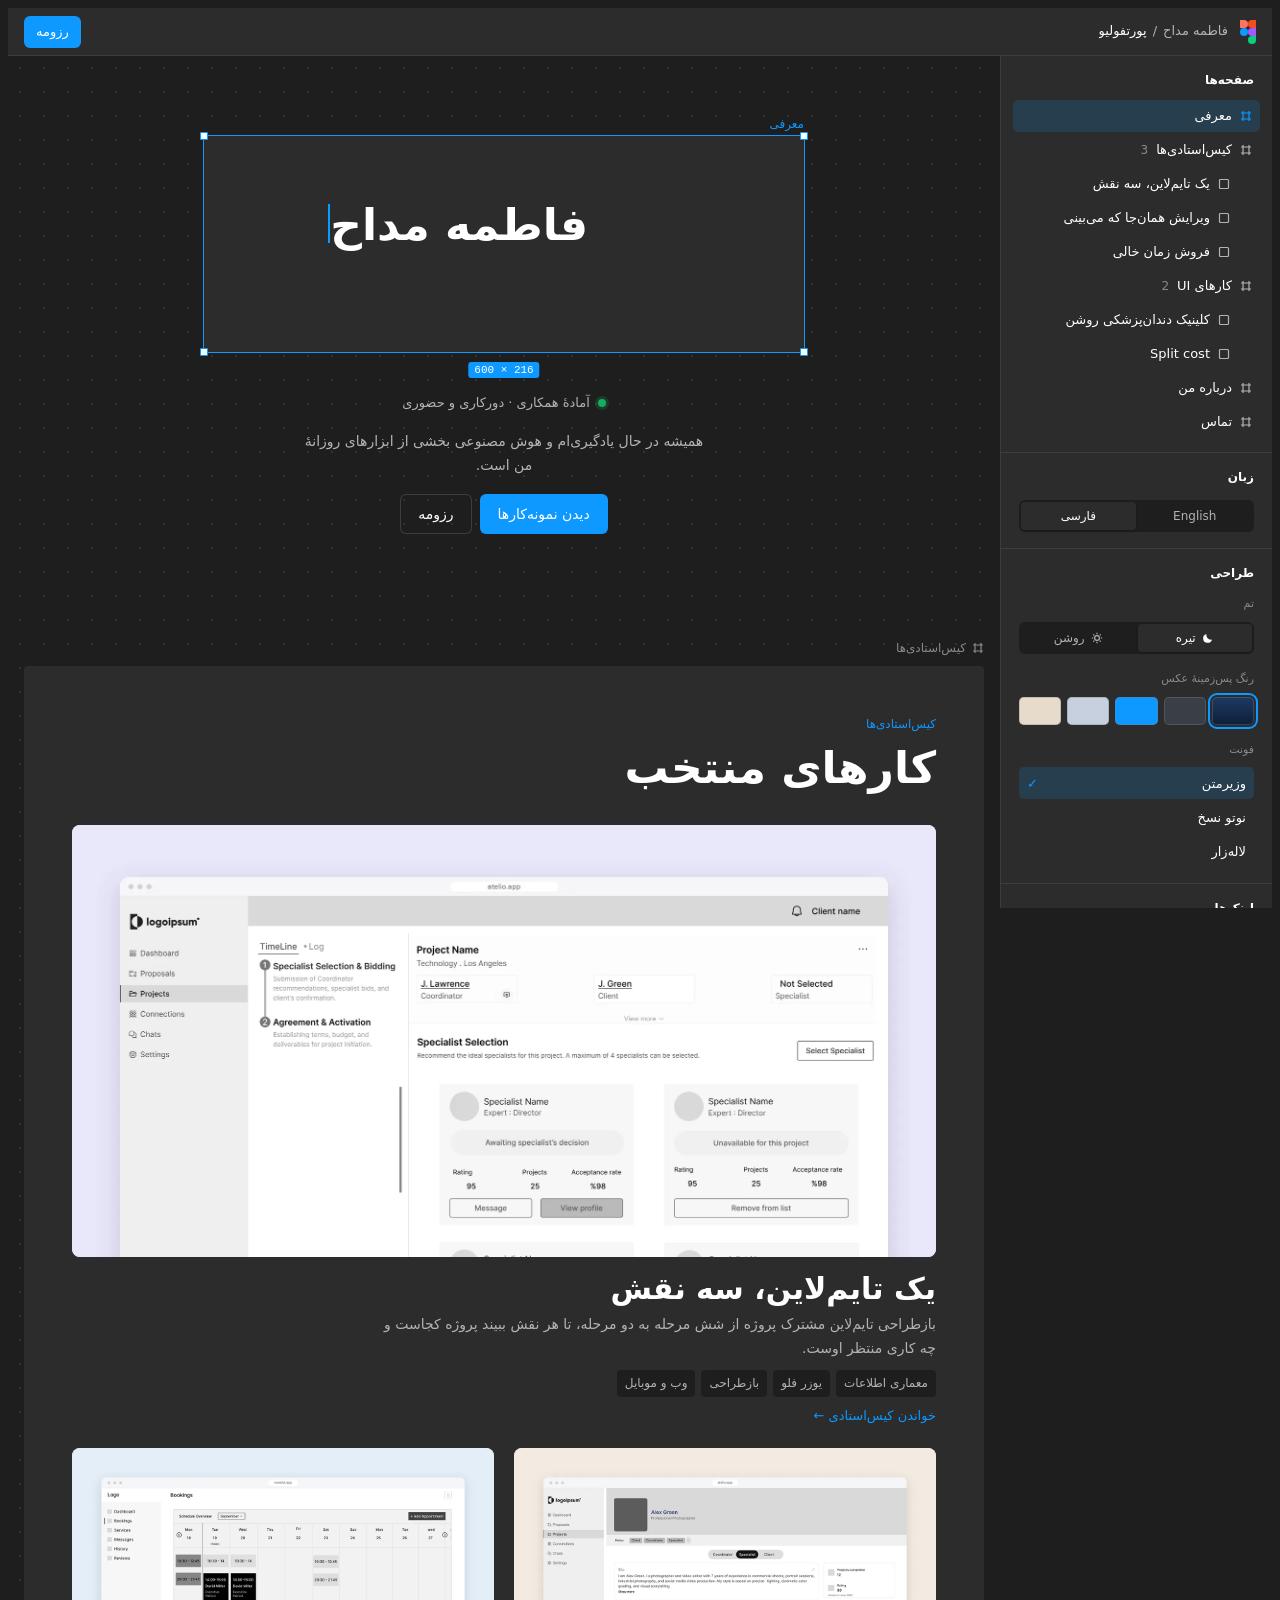
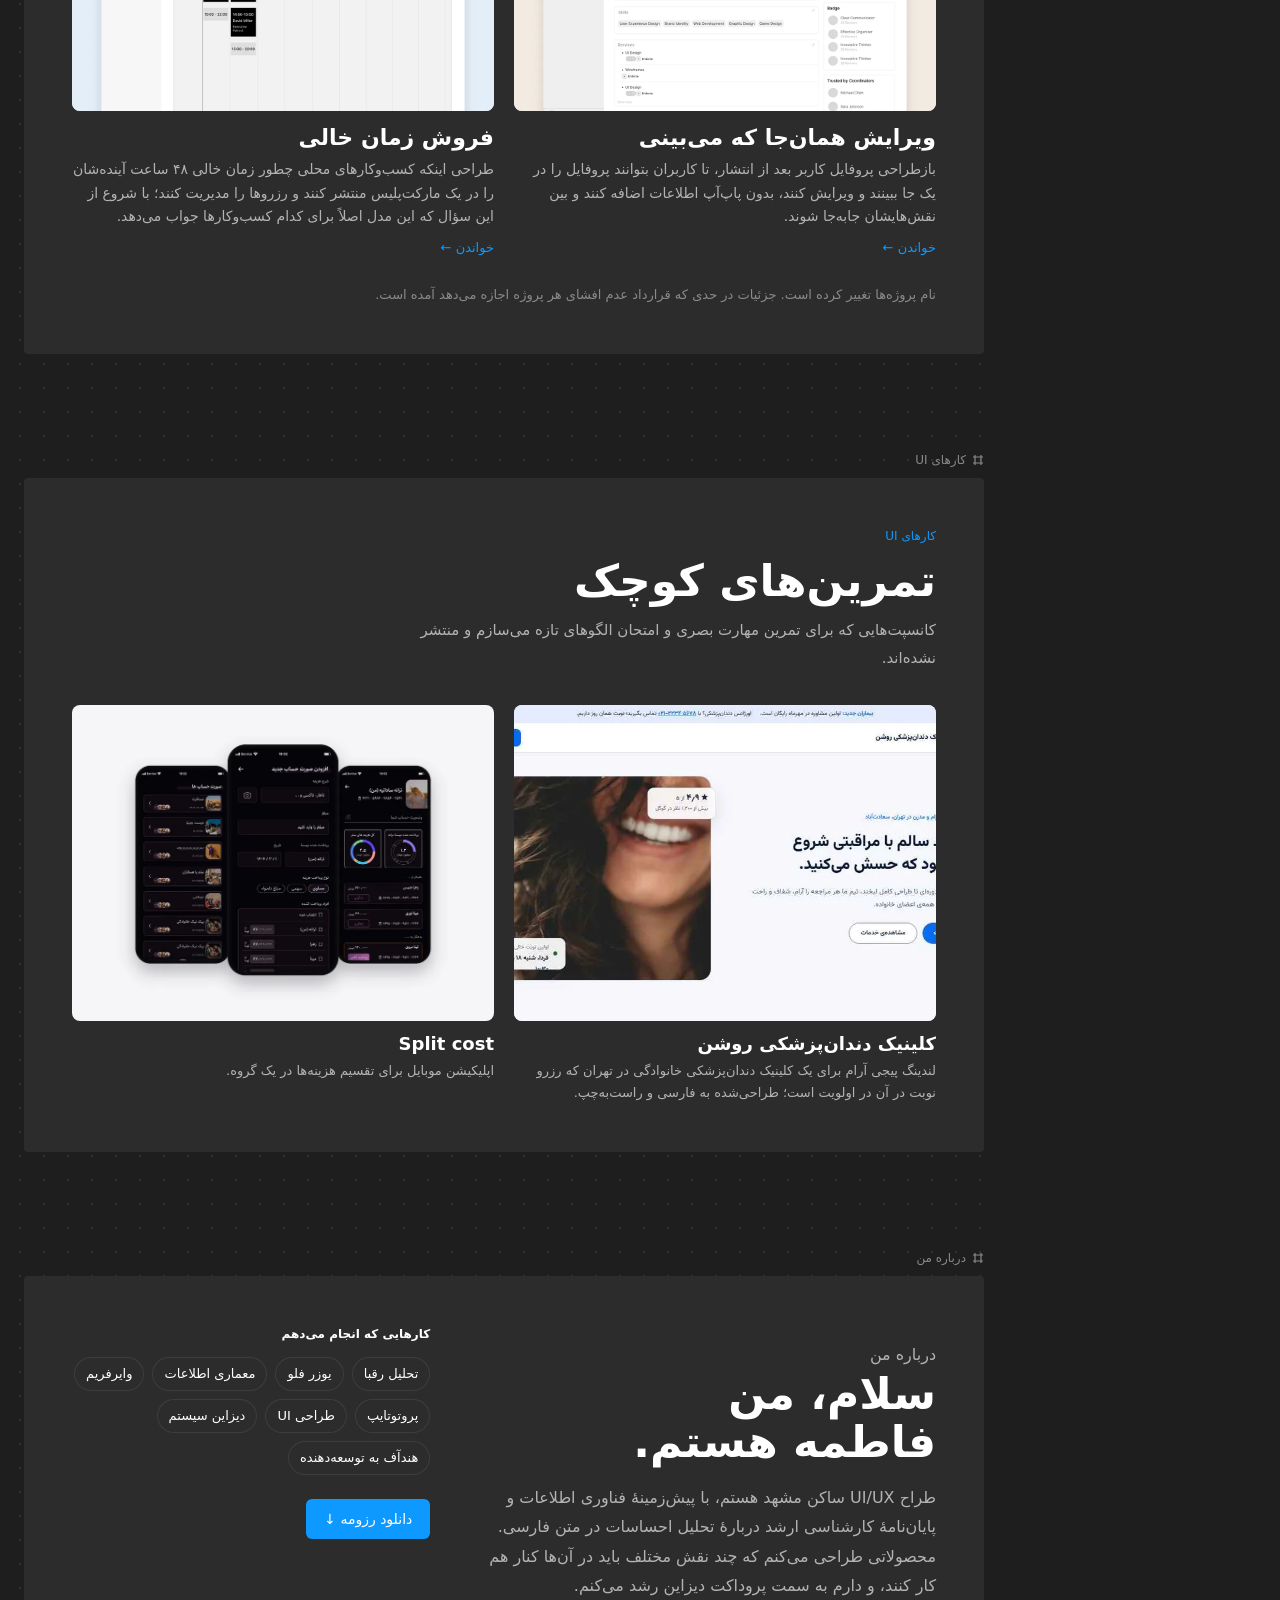
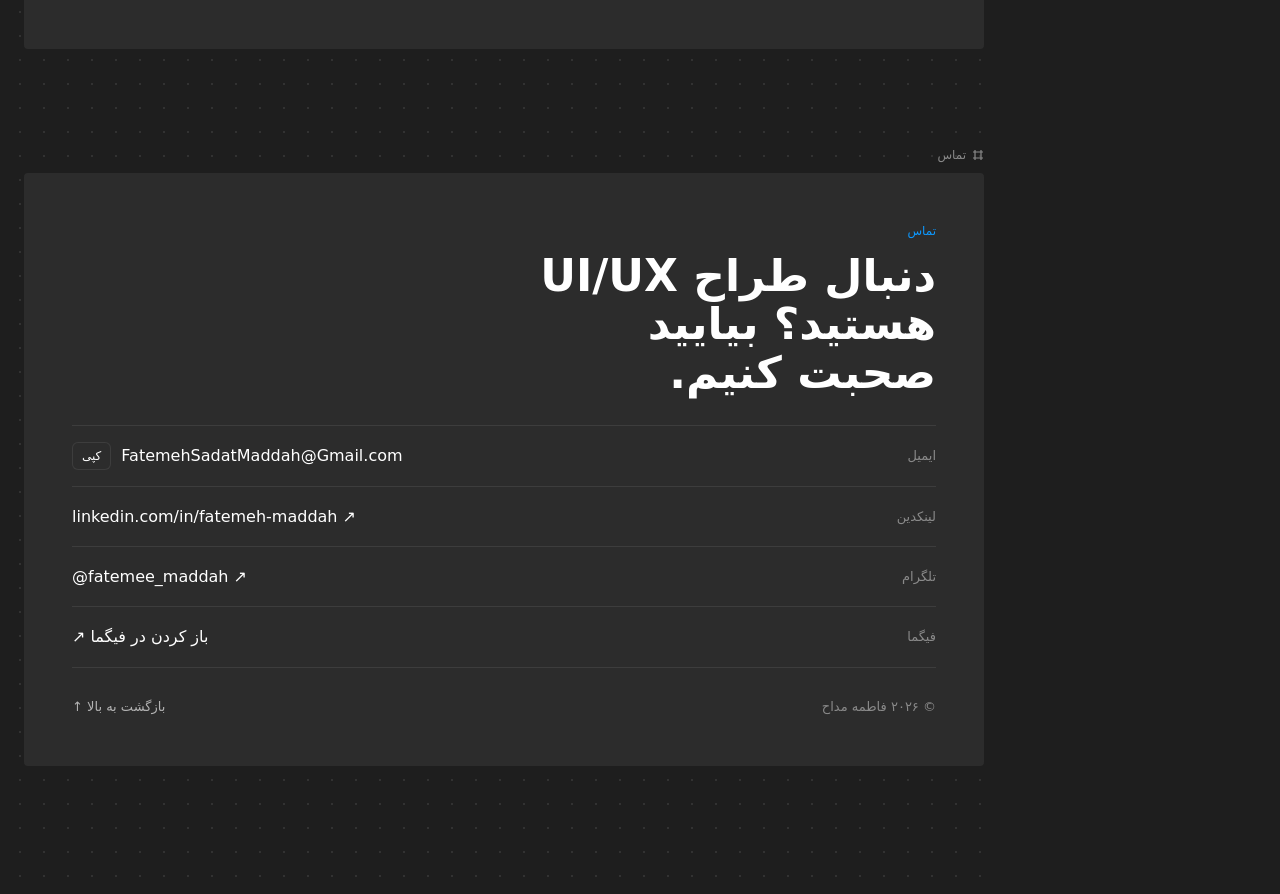
==== commit 79368316: "Add files via upload" ====
--- a/fa/index.html
+++ b/fa/index.html
@@ -246,7 +246,6 @@
   <div class="logo" aria-hidden="true"><i></i><i></i><i></i><i></i><i></i></div>
   <div class="crumb"><span>فاطمه مداح</span><span>/</span><b>پورتفولیو</b></div>
   <div class="grow"></div>
-  <span class="zoom">100%</span>
   <a class="btn btn-blue resume-top" href="../Fatemeh-Maddah-Resume.pdf" target="_blank" rel="noopener">رزومه</a>
   <button class="btn btn-line layers-btn" type="button" id="openPanel" aria-controls="panel" aria-expanded="false">
     <svg width="14" height="14" viewBox="0 0 14 14" fill="none" stroke="currentColor" stroke-width="1.3"><path d="M7 1.5L1.5 4.5 7 7.5l5.5-3z"/><path d="M1.5 7.5L7 10.5l5.5-3"/></svg>لایه‌ها</button>
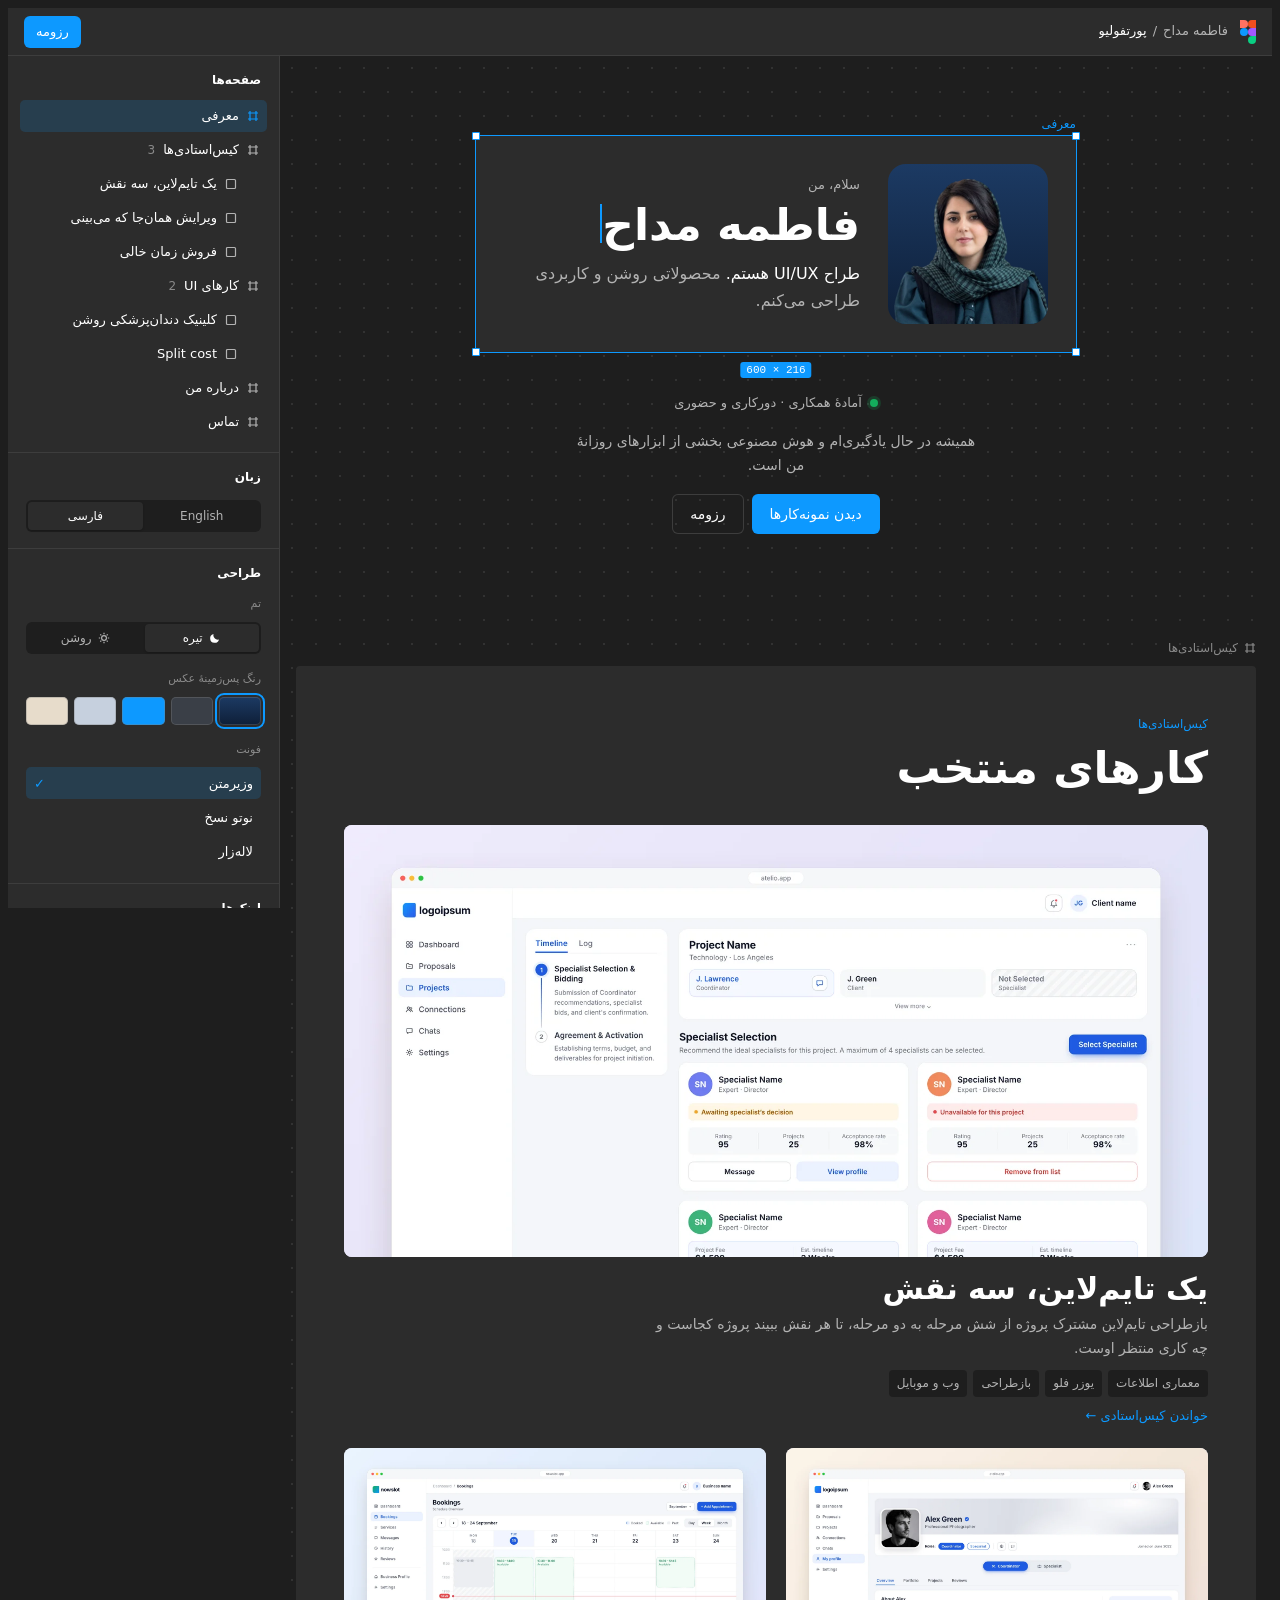
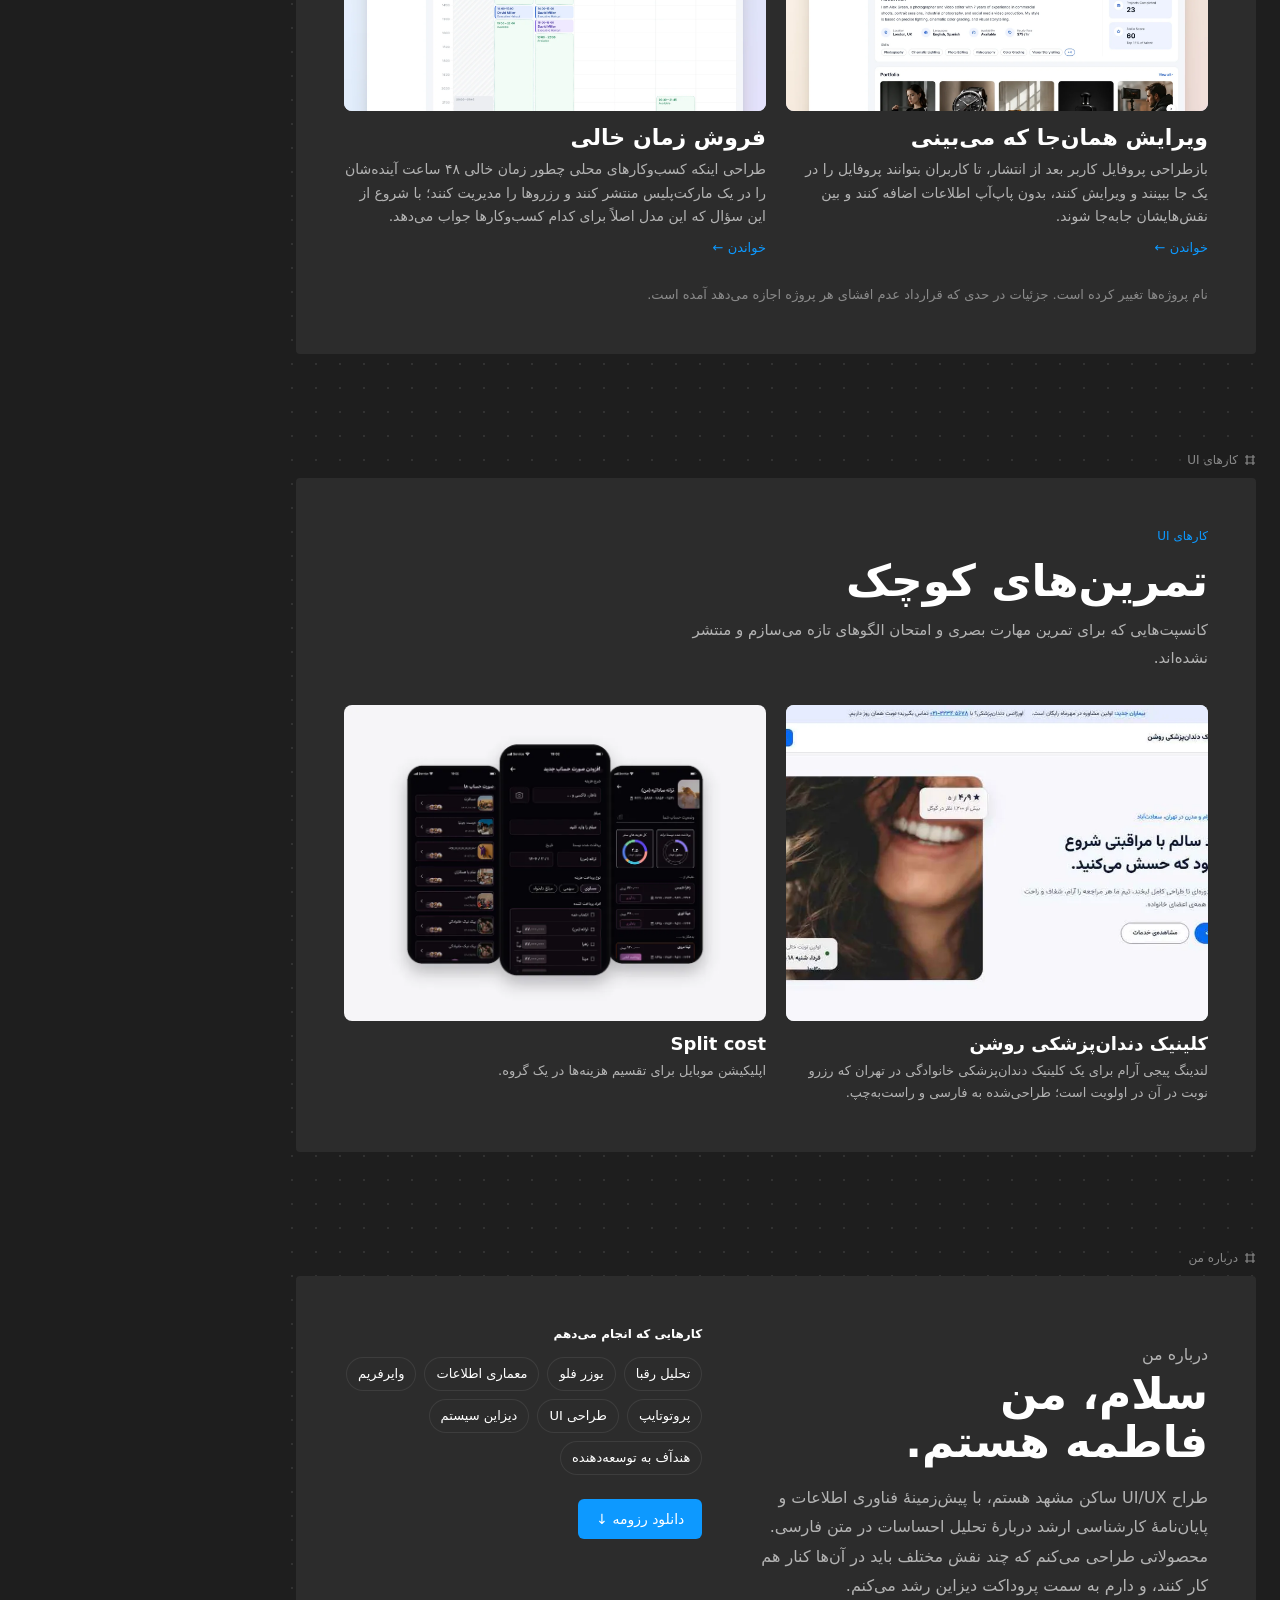
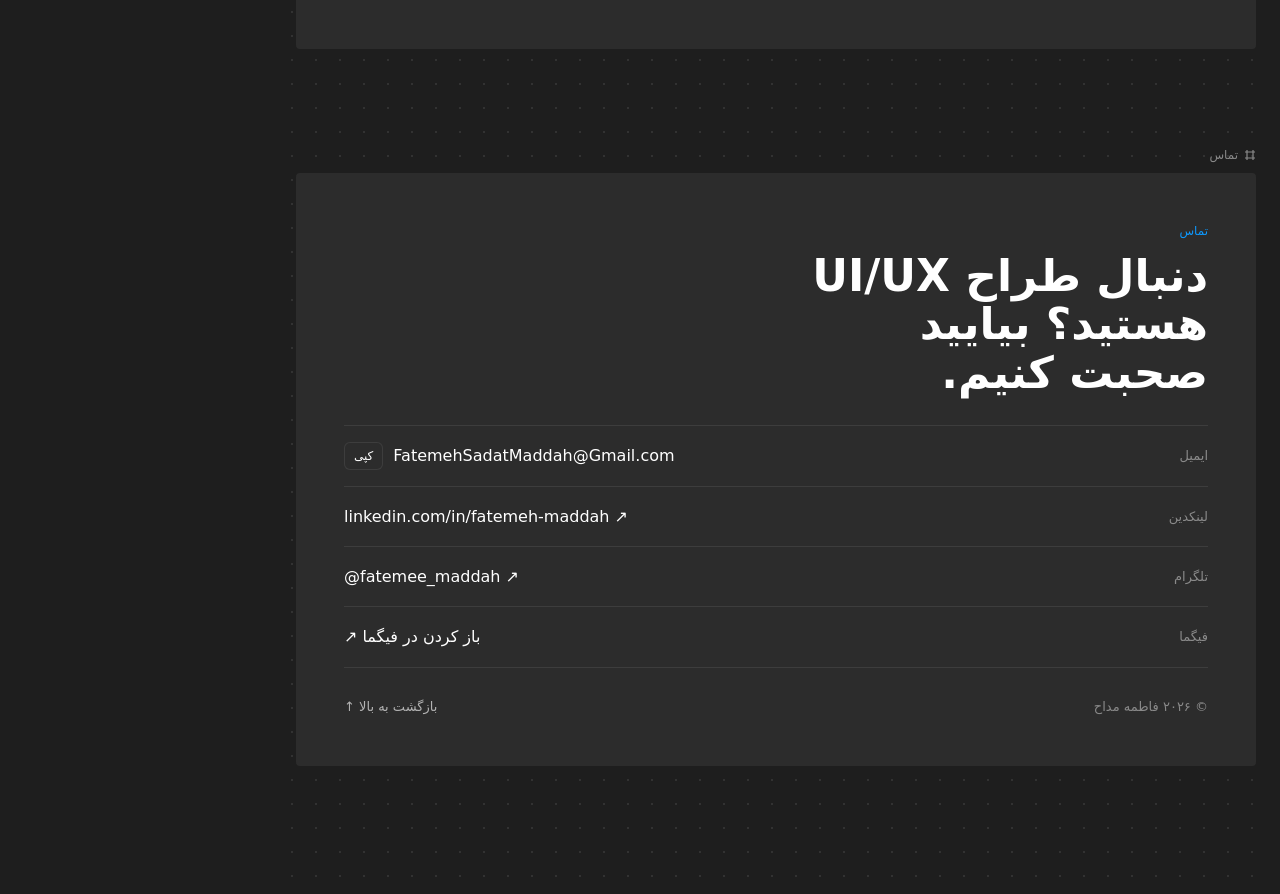
==== commit f609eb87: "Add files via upload" ====
--- a/fa/index.html
+++ b/fa/index.html
@@ -236,6 +236,20 @@
   .frame,.photo,.role,.hi,.side,.cover img{transition:none}
   .caret{animation:none}
 }
+
+/* ---------- panel on the left ---------- */
+.shell{grid-template-columns:var(--side) minmax(0,1fr)}
+.shell>.side{order:-1;border-left:0;border-right:1px solid var(--line)}
+@media (max-width:1100px){
+  .shell{grid-template-columns:minmax(0,1fr)}
+  .side{left:0;right:auto;transform:translateX(-100%);box-shadow:12px 0 40px rgba(0,0,0,.4);
+    padding-right:0;padding-left:env(safe-area-inset-left,0px)}
+}
+@media (max-width:720px){
+  .side{right:0;border-right:0;transform:translateY(100%)}
+}
+
+@media (max-width:1100px){body.panel-open .side{transform:none}}
 </style>
 <style>.seg a{font:500 12px var(--ui);color:var(--muted);text-decoration:none;border-radius:4px;height:28px;display:flex;align-items:center;justify-content:center}.seg a[aria-current="page"]{background:var(--panel);color:var(--fg);box-shadow:0 1px 2px rgba(0,0,0,.2)}.seg a:hover{color:var(--fg)}@media (max-width:720px){.seg a{height:40px}}</style>
 <link rel="stylesheet" href="https://fonts.googleapis.com/css2?family=Vazirmatn:wght@400;500;600;700;800&display=swap">
@@ -248,7 +262,7 @@
   <div class="grow"></div>
   <a class="btn btn-blue resume-top" href="../Fatemeh-Maddah-Resume.pdf" target="_blank" rel="noopener">رزومه</a>
   <button class="btn btn-line layers-btn" type="button" id="openPanel" aria-controls="panel" aria-expanded="false">
-    <svg width="14" height="14" viewBox="0 0 14 14" fill="none" stroke="currentColor" stroke-width="1.3"><path d="M7 1.5L1.5 4.5 7 7.5l5.5-3z"/><path d="M1.5 7.5L7 10.5l5.5-3"/></svg>لایه‌ها</button>
+    <svg width="14" height="14" viewBox="0 0 14 14" fill="none" stroke="currentColor" stroke-width="1.3"><path d="M3.5 1.5h4.5l2.5 2.5v8.5h-7z"/><path d="M8 1.5V4h2.5M5 7.5h4M5 9.5h4"/></svg>صفحه‌ها</button>
 </header>
 
 <div class="shell">
@@ -296,7 +310,7 @@
           <h2 class="h2" id="work-h">کارهای منتخب</h2>
           <div class="cs-grid">
             <a class="card wide" id="cs-1" href="one-timeline-three-roles.html" data-page>
-              <div class="cover"><img width="1800" height="1317" src="../assets/cs/cs1-01-cover.webp" alt="یک تایم‌لاین، سه نقش: صفحهٔ تایم‌لاین پروژه" loading="lazy"></div>
+              <div class="cover"><img width="1600" height="1000" src="../assets/cs/cs1-01-cover.webp" alt="یک تایم‌لاین، سه نقش: صفحهٔ تایم‌لاین پروژه" loading="lazy"></div>
               <div>
                 <h3>یک تایم‌لاین، سه نقش</h3>
                 <p>بازطراحی تایم‌لاین مشترک پروژه از شش مرحله به دو مرحله، تا هر نقش ببیند پروژه کجاست و چه کاری منتظر اوست.</p>
@@ -305,7 +319,7 @@
               </div>
             </a>
             <a class="card" id="cs-2" href="editing-where-you-see-it.html" data-page>
-              <div class="cover"><img width="1200" height="838" src="../assets/cs/cs3-01-cover.webp" alt="ویرایش همان‌جا که می‌بینی: صفحهٔ پروفایل بازطراحی‌شده" loading="lazy"></div>
+              <div class="cover"><img width="1600" height="1000" src="../assets/cs/cs3-01-cover.webp" alt="ویرایش همان‌جا که می‌بینی: صفحهٔ پروفایل بازطراحی‌شده" loading="lazy"></div>
               <div>
                 <h3>ویرایش همان‌جا که می‌بینی</h3>
                 <p>بازطراحی پروفایل کاربر بعد از انتشار، تا کاربران بتوانند پروفایل را در یک جا ببینند و ویرایش کنند، بدون پاپ‌آپ اطلاعات اضافه کنند و بین نقش‌هایشان جابه‌جا شوند.</p>
@@ -313,7 +327,7 @@
               </div>
             </a>
             <a class="card" id="cs-3" href="selling-empty-time.html" data-page>
-              <div class="cover"><img width="1200" height="932" src="../assets/cs/cs4-01-cover.webp" alt="فروش زمان خالی: داشبورد کسب‌وکار" loading="lazy"></div>
+              <div class="cover"><img width="1600" height="1000" src="../assets/cs/cs4-01-cover.webp" alt="فروش زمان خالی: داشبورد کسب‌وکار" loading="lazy"></div>
               <div>
                 <h3>فروش زمان خالی</h3>
                 <p>طراحی اینکه کسب‌وکارهای محلی چطور زمان خالی ۴۸ ساعت آینده‌شان را در یک مارکت‌پلیس منتشر کنند و رزروها را مدیریت کنند؛ با شروع از این سؤال که این مدل اصلاً برای کدام کسب‌وکارها جواب می‌دهد.</p>
@@ -385,8 +399,8 @@
     </div>
   </main>
 
-  <aside class="side" id="panel" aria-label="لایه‌ها">
-    <div class="side-head">لایه‌ها<button class="btn btn-line" type="button" id="closePanel" aria-label="بستن لایه‌ها">✕</button></div>
+  <aside class="side" id="panel" aria-label="صفحه‌ها">
+    <div class="side-head">صفحه‌ها<button class="btn btn-line" type="button" id="closePanel" aria-label="بستن صفحه‌ها">✕</button></div>
     <nav class="sec" aria-label="صفحه‌ها">
       <h2>صفحه‌ها</h2>
       <a class="row active" href="#intro" data-spy="intro"><svg width="12" height="12" viewBox="0 0 12 12" fill="none" stroke="currentColor" stroke-width="1.2"><path d="M3 1v10M9 1v10M1 3h10M1 9h10"/></svg>معرفی</a>
--- a/assets/fa.css
+++ b/assets/fa.css
@@ -11,7 +11,7 @@
 .prose p,.prose ul,.prose ol{line-height:1.95}
 .summary,.lead,.about p{line-height:1.85}
 
-/* keep the Layers panel on the right, as in the English site */
+/* keep the Layers panel on the same side as the English site */
 .shell{direction:ltr}
 .shell>*{direction:rtl}
 
